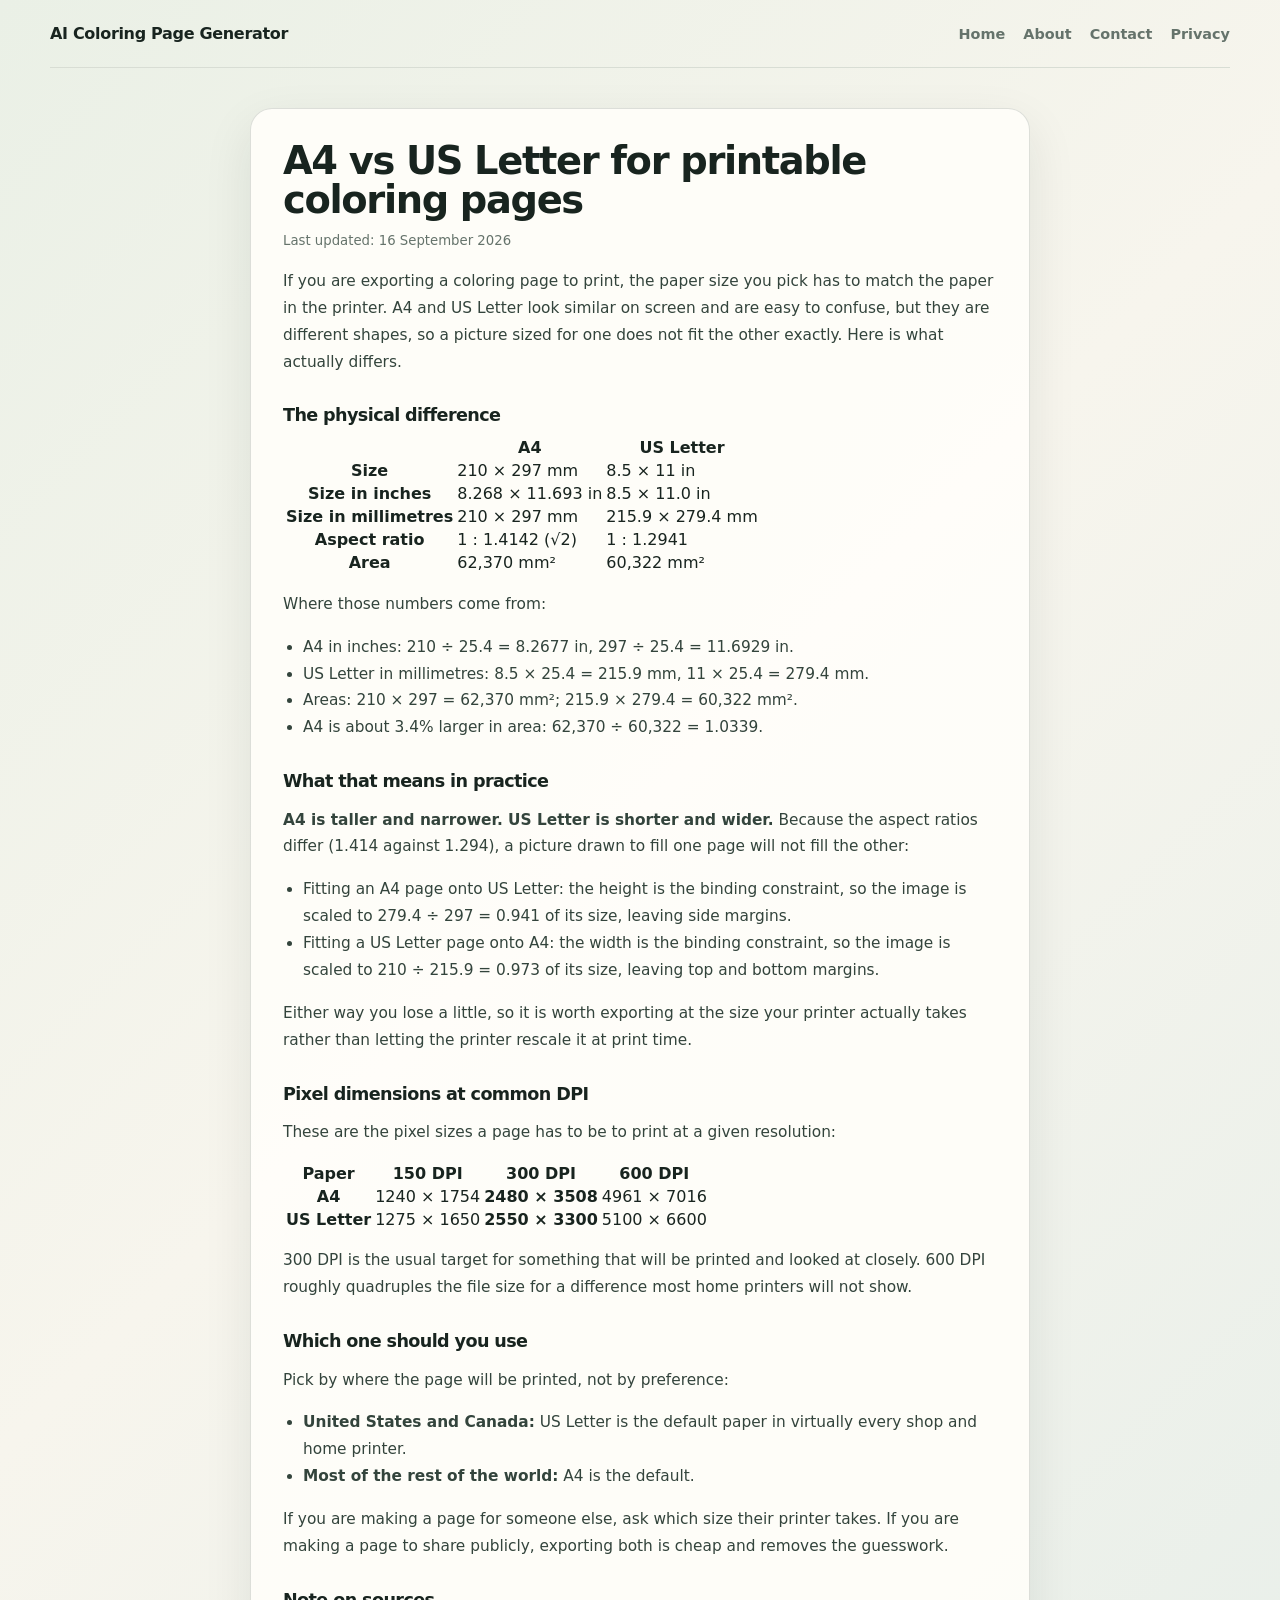
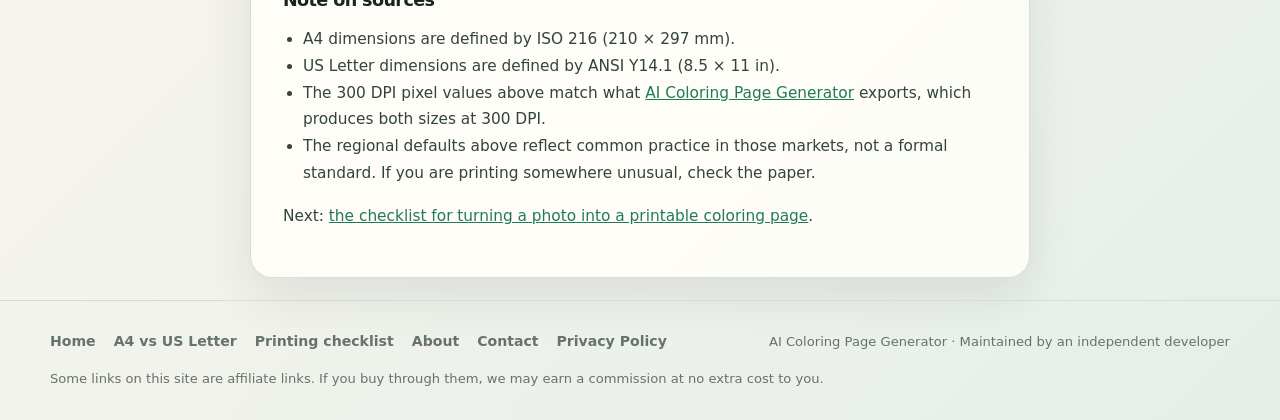
==== a4-vs-us-letter/index.html @ 5b89c229 "Add guide: A4 vs US Letter for printable coloring pages" ====
<!doctype html>
<html lang="en">
<head>
  <meta charset="utf-8">
  <meta name="viewport" content="width=device-width, initial-scale=1">
  <meta name="description" content="A4 is 210 × 297 mm and US Letter is 8.5 × 11 in. How the two paper sizes differ, what each measures in pixels at 300 DPI, and which one to export for a printable coloring page.">
  <title>A4 vs US Letter for printable coloring pages · AI Coloring Page Generator</title>
  <link rel="stylesheet" href="/styles.css">
</head>
<body>
  <nav class="site-nav" aria-label="Site navigation">
    <a class="site-nav__brand" href="/">AI Coloring Page Generator</a>
    <div class="site-nav__links">
      <a href="/">Home</a>
      <a href="/about/">About</a>
      <a href="/contact/">Contact</a>
      <a href="/privacy/">Privacy</a>
    </div>
  </nav>

  <main class="content-page">
    <div class="content-card">
      <h1>A4 vs US Letter for printable coloring pages</h1>
      <p class="updated">Last updated: 16 September 2026</p>

      <p>If you are exporting a coloring page to print, the paper size you pick has to match the paper in the printer. A4 and US Letter look similar on screen and are easy to confuse, but they are different shapes, so a picture sized for one does not fit the other exactly. Here is what actually differs.</p>

      <h2>The physical difference</h2>
      <div class="table-wrap">
        <table>
          <thead>
            <tr><th scope="col"></th><th scope="col">A4</th><th scope="col">US Letter</th></tr>
          </thead>
          <tbody>
            <tr><th scope="row">Size</th><td>210 × 297 mm</td><td>8.5 × 11 in</td></tr>
            <tr><th scope="row">Size in inches</th><td>8.268 × 11.693 in</td><td>8.5 × 11.0 in</td></tr>
            <tr><th scope="row">Size in millimetres</th><td>210 × 297 mm</td><td>215.9 × 279.4 mm</td></tr>
            <tr><th scope="row">Aspect ratio</th><td>1 : 1.4142 (√2)</td><td>1 : 1.2941</td></tr>
            <tr><th scope="row">Area</th><td>62,370 mm²</td><td>60,322 mm²</td></tr>
          </tbody>
        </table>
      </div>

      <p>Where those numbers come from:</p>
      <ul>
        <li>A4 in inches: 210 ÷ 25.4 = 8.2677 in, 297 ÷ 25.4 = 11.6929 in.</li>
        <li>US Letter in millimetres: 8.5 × 25.4 = 215.9 mm, 11 × 25.4 = 279.4 mm.</li>
        <li>Areas: 210 × 297 = 62,370 mm²; 215.9 × 279.4 = 60,322 mm².</li>
        <li>A4 is about 3.4% larger in area: 62,370 ÷ 60,322 = 1.0339.</li>
      </ul>

      <h2>What that means in practice</h2>
      <p><strong>A4 is taller and narrower. US Letter is shorter and wider.</strong> Because the aspect ratios differ (1.414 against 1.294), a picture drawn to fill one page will not fill the other:</p>
      <ul>
        <li>Fitting an A4 page onto US Letter: the height is the binding constraint, so the image is scaled to 279.4 ÷ 297 = 0.941 of its size, leaving side margins.</li>
        <li>Fitting a US Letter page onto A4: the width is the binding constraint, so the image is scaled to 210 ÷ 215.9 = 0.973 of its size, leaving top and bottom margins.</li>
      </ul>
      <p>Either way you lose a little, so it is worth exporting at the size your printer actually takes rather than letting the printer rescale it at print time.</p>

      <h2>Pixel dimensions at common DPI</h2>
      <p>These are the pixel sizes a page has to be to print at a given resolution:</p>
      <div class="table-wrap">
        <table>
          <thead>
            <tr><th scope="col">Paper</th><th scope="col">150 DPI</th><th scope="col">300 DPI</th><th scope="col">600 DPI</th></tr>
          </thead>
          <tbody>
            <tr><th scope="row">A4</th><td>1240 × 1754</td><td><strong>2480 × 3508</strong></td><td>4961 × 7016</td></tr>
            <tr><th scope="row">US Letter</th><td>1275 × 1650</td><td><strong>2550 × 3300</strong></td><td>5100 × 6600</td></tr>
          </tbody>
        </table>
      </div>
      <p>300 DPI is the usual target for something that will be printed and looked at closely. 600 DPI roughly quadruples the file size for a difference most home printers will not show.</p>

      <h2>Which one should you use</h2>
      <p>Pick by where the page will be printed, not by preference:</p>
      <ul>
        <li><strong>United States and Canada:</strong> US Letter is the default paper in virtually every shop and home printer.</li>
        <li><strong>Most of the rest of the world:</strong> A4 is the default.</li>
      </ul>
      <p>If you are making a page for someone else, ask which size their printer takes. If you are making a page to share publicly, exporting both is cheap and removes the guesswork.</p>

      <h2>Note on sources</h2>
      <ul>
        <li>A4 dimensions are defined by ISO 216 (210 × 297 mm).</li>
        <li>US Letter dimensions are defined by ANSI Y14.1 (8.5 × 11 in).</li>
        <li>The 300 DPI pixel values above match what <a href="/">AI Coloring Page Generator</a> exports, which produces both sizes at 300 DPI.</li>
        <li>The regional defaults above reflect common practice in those markets, not a formal standard. If you are printing somewhere unusual, check the paper.</li>
      </ul>

      <p>Next: <a href="/printable-coloring-page-checklist/">the checklist for turning a photo into a printable coloring page</a>.</p>
    </div>
  </main>

  <footer class="site-footer">
    <div class="site-footer__inner">
      <nav class="site-footer__links" aria-label="Footer navigation">
        <a href="/">Home</a>
        <a href="/a4-vs-us-letter/">A4 vs US Letter</a>
        <a href="/printable-coloring-page-checklist/">Printing checklist</a>
        <a href="/about/">About</a>
        <a href="/contact/">Contact</a>
        <a href="/privacy/">Privacy Policy</a>
      </nav>
      <p class="site-footer__note">AI Coloring Page Generator · Maintained by an independent developer</p>
      <p class="site-footer__disclosure">Some links on this site are affiliate links. If you buy through them, we may earn a commission at no extra cost to you.</p>
    </div>
  </footer>
</body>
</html>
---- styles.css ----
:root { --ink:#18241f; --soft:#65736b; --paper:#f7f5ed; --white:#fffefa; --accent:#237a59; --line:#d8ddd4; --shadow:0 18px 50px rgba(21,38,29,.09); }
* { box-sizing:border-box; }
body { margin:0; color:var(--ink); background:linear-gradient(135deg,#eaf0e6,#f7f5ed 44%,#e6eee9); font-family:Inter,ui-sans-serif,system-ui,-apple-system,"Segoe UI",sans-serif; }
.app-shell { width:min(1180px,calc(100% - 32px)); margin:0 auto; padding:42px 0 34px; }
.topbar { display:flex; align-items:flex-start; justify-content:space-between; gap:24px; margin:0 0 28px; }
.eyebrow,.step { margin:0 0 8px; color:var(--accent); font-size:.78rem; font-weight:800; letter-spacing:.11em; text-transform:uppercase; }
h1,h2 { margin:0; letter-spacing:-.035em; } h1 { max-width:700px; font-size:clamp(2rem,4vw,3.65rem); line-height:1.02; } h2 { font-size:1.25rem; }
.privacy-badge { margin:0; padding:12px 15px; border:1px solid #bad5c7; border-radius:14px; background:#eef8f1; color:#1d6549; font-size:.82rem; font-weight:800; line-height:1.35; white-space:nowrap; } .privacy-badge span { color:#477664; font-weight:600; }
.workspace { display:grid; grid-template-columns:330px minmax(0,1fr); gap:20px; }
.panel { border:1px solid rgba(101,115,107,.22); border-radius:22px; background:rgba(255,254,250,.88); box-shadow:var(--shadow); }
.controls-panel { padding:24px; }.panel-heading { margin-bottom:19px; }.control-heading { margin:31px 0 16px; }
.dropzone { display:flex; min-height:175px; padding:22px; flex-direction:column; align-items:center; justify-content:center; gap:7px; border:1.5px dashed #83ae99; border-radius:17px; background:#f3faf4; color:var(--soft); text-align:center; cursor:pointer; transition:.16s ease; }.dropzone:hover,.dropzone.is-dragging { background:#e5f4e8; border-color:var(--accent); }.dropzone strong { color:var(--ink); }.upload-icon { width:35px; height:35px; display:grid; place-items:center; border-radius:50%; background:var(--accent); color:white; font-size:1.45rem; line-height:1; }
.controls.is-disabled,.exports.is-disabled { opacity:.48; pointer-events:none; }.range-row,.toggle-row,.paper-row { display:block; margin:0 0 20px; font-size:.9rem; font-weight:700; }.range-row span,.toggle-row,.paper-row span { display:flex; justify-content:space-between; align-items:center; gap:8px; }.range-row output { color:var(--accent); } input[type="range"] { width:100%; margin-top:10px; accent-color:var(--accent); } input[type="checkbox"] { width:18px; height:18px; accent-color:var(--accent); }.paper-row select { width:100%; margin-top:10px; padding:10px; border:1px solid var(--line); border-radius:10px; background:white; color:var(--ink); font:inherit; font-size:.8rem; }
.preview-panel { padding:24px; }.preview-header { display:flex; justify-content:space-between; gap:15px; align-items:flex-start; }.status { padding:7px 10px; border-radius:999px; background:#edf0ea; color:var(--soft); font-size:.78rem; font-weight:700; }.status.ready { background:#e3f3e7; color:#176345; }
.canvases { display:grid; grid-template-columns:1fr 1fr; gap:17px; margin:20px 0; } figure { margin:0; } figcaption { margin:0 0 8px; color:var(--soft); font-size:.81rem; font-weight:800; }.canvas-frame { position:relative; display:grid; min-height:270px; place-items:center; overflow:hidden; border:1px solid var(--line); border-radius:15px; background:repeating-conic-gradient(#f5f5f1 0 25%,#fffefa 0 50%) 50%/18px 18px; }.canvas-frame canvas { display:block; width:100%; height:auto; max-height:420px; object-fit:contain; background:white; }.canvas-frame span { position:absolute; color:#839087; font-size:.84rem; text-align:center; }.canvas-frame canvas:not([width="0"]) + span { display:none; }
.exports { display:flex; flex-wrap:wrap; gap:10px; }.button { min-height:43px; padding:0 16px; border:1px solid transparent; border-radius:11px; cursor:pointer; font:700 .9rem/1 Inter,ui-sans-serif,system-ui,sans-serif; }.button.primary { background:var(--accent); color:white; }.button.primary:hover { background:#145d42; }.button.secondary { border-color:#b8c7bc; background:white; color:var(--ink); }.export-note { margin:15px 0 0; color:var(--soft); font-size:.81rem; }
.trust-strip { display:flex; flex-wrap:wrap; justify-content:center; gap:10px 25px; margin:23px 0 0; color:#3b5e4e; font-size:.84rem; font-weight:650; }.trust-strip span::before { content:"✓"; margin-right:7px; color:var(--accent); font-weight:900; }
@media (max-width:760px) { .app-shell { width:min(100% - 22px,620px); padding-top:25px; }.topbar,.workspace { display:block; }.privacy-badge { display:inline-block; margin-top:17px; }.controls-panel { margin-bottom:16px; }.canvases { grid-template-columns:1fr; }.canvas-frame { min-height:220px; }.preview-header { align-items:flex-end; }.status { max-width:150px; text-align:right; }.exports .button { width:100%; }.trust-strip { justify-content:flex-start; } }

/* --- 导航 / 页脚 / 内容页（自检补齐时新增） --- */
.site-nav { display:flex; align-items:center; justify-content:space-between; flex-wrap:wrap; gap:10px 20px; width:min(1180px,calc(100% - 32px)); margin:0 auto; padding:14px 0; border-bottom:1px solid var(--line); }
.site-nav__brand { color:var(--ink); font-weight:800; letter-spacing:-.02em; text-decoration:none; display:inline-block; padding:10px 0; }
.site-nav__links { display:flex; flex-wrap:wrap; gap:4px 18px; }
.site-nav__links a { padding:10px 0; color:var(--soft); font-size:.9rem; font-weight:700; text-decoration:none; }
.site-nav__links a:hover { color:var(--accent); }
.site-footer { margin-top:12px; padding:22px 0 34px; border-top:1px solid var(--line); }
.site-footer__inner { display:flex; align-items:center; justify-content:space-between; flex-wrap:wrap; gap:12px 20px; width:min(1180px,calc(100% - 32px)); margin:0 auto; }
.site-footer__links { display:flex; flex-wrap:wrap; gap:4px 18px; }
.site-footer__links a { padding:10px 0; color:var(--soft); font-size:.88rem; font-weight:700; text-decoration:none; }
.site-footer__links a:hover { color:var(--accent); }
.site-footer__note { margin:0; color:var(--soft); font-size:.82rem; }
.site-footer__disclosure { flex:1 0 100%; margin:0; color:var(--soft); font-size:.82rem; }
.content-page { width:min(780px,calc(100% - 32px)); margin:0 auto; padding:40px 0 10px; }
.content-card { padding:32px; border:1px solid rgba(101,115,107,.22); border-radius:22px; background:rgba(255,254,250,.9); box-shadow:var(--shadow); }
.content-page h1 { font-size:clamp(1.7rem,3.4vw,2.4rem); }
.content-page .updated { margin:10px 0 0; color:var(--soft); font-size:.83rem; }
.content-page h2 { margin:30px 0 10px; font-size:1.1rem; }
.content-page p, .content-page li { color:#33443c; font-size:.96rem; line-height:1.75; }
.content-page ul { padding-left:20px; }
.content-page a { color:var(--accent); }
/* 滑块触控区放大到 44px（原 16px，手指点着偏小） */
input[type="range"] { height:44px; margin:0; }
@media (max-width:760px) { .site-nav { width:min(100% - 22px,620px); padding:12px 0; }.site-nav__links { gap:0 14px; }.site-footer__inner { width:min(100% - 22px,620px); }.content-page { width:min(100% - 22px,620px); padding-top:24px; }.content-card { padding:24px; } }
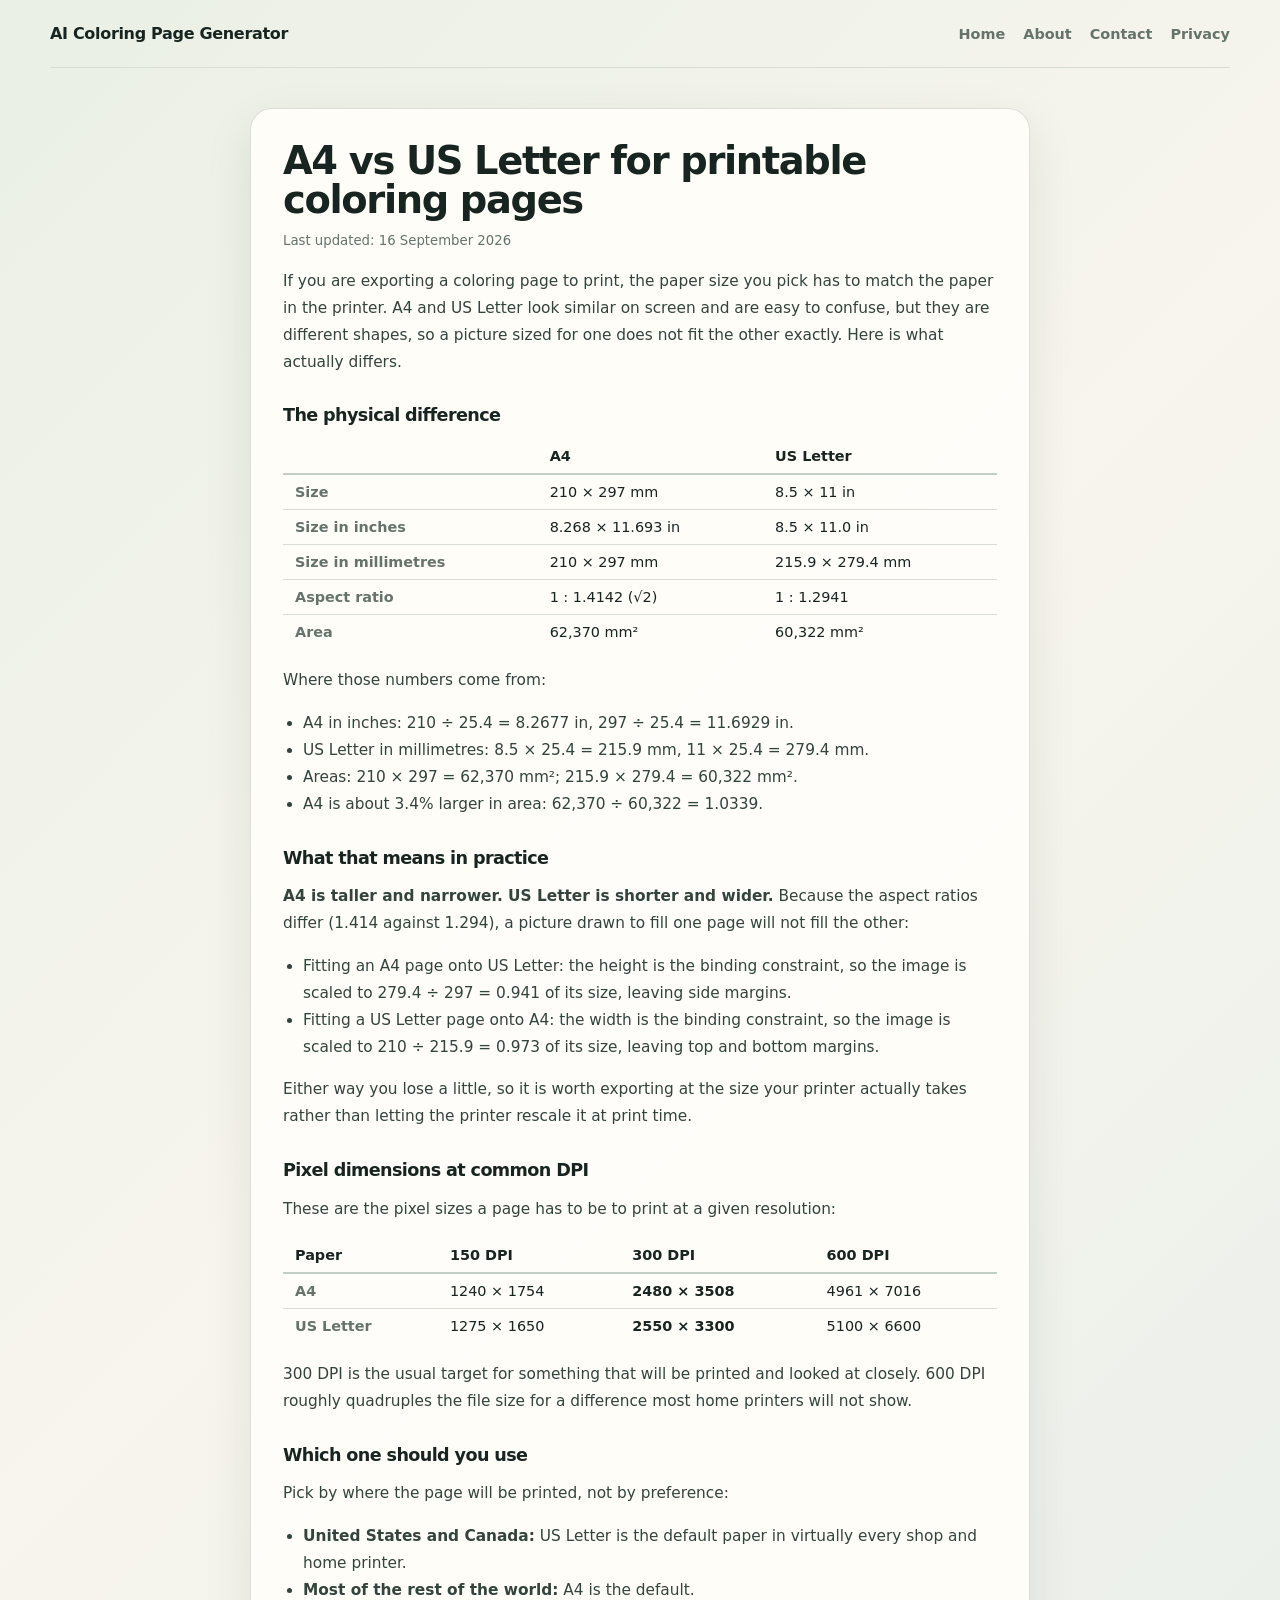
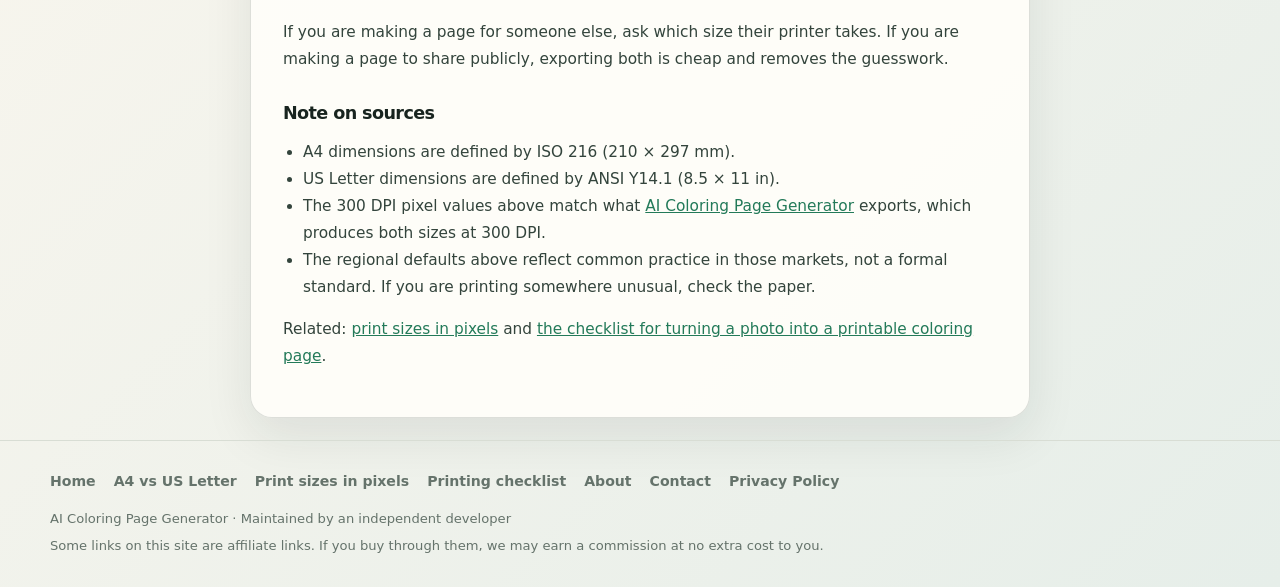
==== commit 5f3ccfd2: "Add guide: A4 vs US Letter for printable coloring pages" ====
--- a/a4-vs-us-letter/index.html
+++ b/a4-vs-us-letter/index.html
@@ -88,7 +88,7 @@
         <li>The regional defaults above reflect common practice in those markets, not a formal standard. If you are printing somewhere unusual, check the paper.</li>
       </ul>
 
-      <p>Next: <a href="/printable-coloring-page-checklist/">the checklist for turning a photo into a printable coloring page</a>.</p>
+      <p>Related: <a href="/print-sizes/">print sizes in pixels</a> and <a href="/printable-coloring-page-checklist/">the checklist for turning a photo into a printable coloring page</a>.</p>
     </div>
   </main>
 
@@ -97,6 +97,7 @@
       <nav class="site-footer__links" aria-label="Footer navigation">
         <a href="/">Home</a>
         <a href="/a4-vs-us-letter/">A4 vs US Letter</a>
+        <a href="/print-sizes/">Print sizes in pixels</a>
         <a href="/printable-coloring-page-checklist/">Printing checklist</a>
         <a href="/about/">About</a>
         <a href="/contact/">Contact</a>
--- a/styles.css
+++ b/styles.css
@@ -15,7 +15,15 @@
 .canvases { display:grid; grid-template-columns:1fr 1fr; gap:17px; margin:20px 0; } figure { margin:0; } figcaption { margin:0 0 8px; color:var(--soft); font-size:.81rem; font-weight:800; }.canvas-frame { position:relative; display:grid; min-height:270px; place-items:center; overflow:hidden; border:1px solid var(--line); border-radius:15px; background:repeating-conic-gradient(#f5f5f1 0 25%,#fffefa 0 50%) 50%/18px 18px; }.canvas-frame canvas { display:block; width:100%; height:auto; max-height:420px; object-fit:contain; background:white; }.canvas-frame span { position:absolute; color:#839087; font-size:.84rem; text-align:center; }.canvas-frame canvas:not([width="0"]) + span { display:none; }
 .exports { display:flex; flex-wrap:wrap; gap:10px; }.button { min-height:43px; padding:0 16px; border:1px solid transparent; border-radius:11px; cursor:pointer; font:700 .9rem/1 Inter,ui-sans-serif,system-ui,sans-serif; }.button.primary { background:var(--accent); color:white; }.button.primary:hover { background:#145d42; }.button.secondary { border-color:#b8c7bc; background:white; color:var(--ink); }.export-note { margin:15px 0 0; color:var(--soft); font-size:.81rem; }
 .trust-strip { display:flex; flex-wrap:wrap; justify-content:center; gap:10px 25px; margin:23px 0 0; color:#3b5e4e; font-size:.84rem; font-weight:650; }.trust-strip span::before { content:"✓"; margin-right:7px; color:var(--accent); font-weight:900; }
-@media (max-width:760px) { .app-shell { width:min(100% - 22px,620px); padding-top:25px; }.topbar,.workspace { display:block; }.privacy-badge { display:inline-block; margin-top:17px; }.controls-panel { margin-bottom:16px; }.canvases { grid-template-columns:1fr; }.canvas-frame { min-height:220px; }.preview-header { align-items:flex-end; }.status { max-width:150px; text-align:right; }.exports .button { width:100%; }.trust-strip { justify-content:flex-start; } }
+/* 首页 Guides 区：给两个内容页一个正文内的入口（比页脚链接权重高） */
+.guides { margin:34px 0 0; }
+.guides h2 { margin:0 0 14px; font-size:1.25rem; }
+.guides__grid { display:grid; grid-template-columns:1fr 1fr; gap:16px; }
+.guide-card { display:block; padding:20px; border:1px solid rgba(101,115,107,.22); border-radius:18px; background:rgba(255,254,250,.88); box-shadow:var(--shadow); text-decoration:none; transition:.16s ease; }
+.guide-card:hover { border-color:var(--accent); }
+.guide-card h3 { margin:0 0 7px; color:var(--ink); font-size:1.02rem; letter-spacing:-.02em; }
+.guide-card p { margin:0; color:var(--soft); font-size:.88rem; line-height:1.6; }
+@media (max-width:760px) { .app-shell { width:min(100% - 22px,620px); padding-top:25px; }.topbar,.workspace { display:block; }.privacy-badge { display:inline-block; margin-top:17px; }.controls-panel { margin-bottom:16px; }.canvases { grid-template-columns:1fr; }.canvas-frame { min-height:220px; }.preview-header { align-items:flex-end; }.status { max-width:150px; text-align:right; }.exports .button { width:100%; }.trust-strip { justify-content:flex-start; }.guides__grid { grid-template-columns:1fr; } }
 
 /* --- 导航 / 页脚 / 内容页（自检补齐时新增） --- */
 .site-nav { display:flex; align-items:center; justify-content:space-between; flex-wrap:wrap; gap:10px 20px; width:min(1180px,calc(100% - 32px)); margin:0 auto; padding:14px 0; border-bottom:1px solid var(--line); }
@@ -38,6 +46,18 @@
 .content-page p, .content-page li { color:#33443c; font-size:.96rem; line-height:1.75; }
 .content-page ul { padding-left:20px; }
 .content-page a { color:var(--accent); }
+/* 内容页里的表格（A4 vs US Letter 等）：窄屏靠 .table-wrap 横向滚动，不撑破卡片 */
+.table-wrap { margin:14px 0 18px; overflow-x:auto; }
+.content-page table { width:100%; border-collapse:collapse; font-size:.9rem; }
+.content-page th, .content-page td { padding:9px 12px; border-bottom:1px solid var(--line); text-align:left; vertical-align:top; }
+.content-page thead th { border-bottom:2px solid #c3cec6; color:var(--ink); font-weight:800; white-space:nowrap; }
+.content-page tbody th { color:var(--soft); font-weight:700; white-space:nowrap; }
+.content-page tbody tr:last-child th, .content-page tbody tr:last-child td { border-bottom:0; }
+.content-page code { padding:1px 5px; border-radius:5px; background:#eef2ec; color:#2b4a3c; font-size:.86em; }
+/* 勾选清单：原文是 markdown 的 - [ ]，这里渲染成方框 */
+.content-page ul.checklist { padding-left:0; list-style:none; }
+.content-page ul.checklist li { position:relative; margin:0 0 9px; padding-left:27px; }
+.content-page ul.checklist li::before { content:""; position:absolute; left:0; top:.42em; width:14px; height:14px; border:1.5px solid #9fb3a6; border-radius:4px; background:var(--white); }
 /* 滑块触控区放大到 44px（原 16px，手指点着偏小） */
 input[type="range"] { height:44px; margin:0; }
 @media (max-width:760px) { .site-nav { width:min(100% - 22px,620px); padding:12px 0; }.site-nav__links { gap:0 14px; }.site-footer__inner { width:min(100% - 22px,620px); }.content-page { width:min(100% - 22px,620px); padding-top:24px; }.content-card { padding:24px; } }
